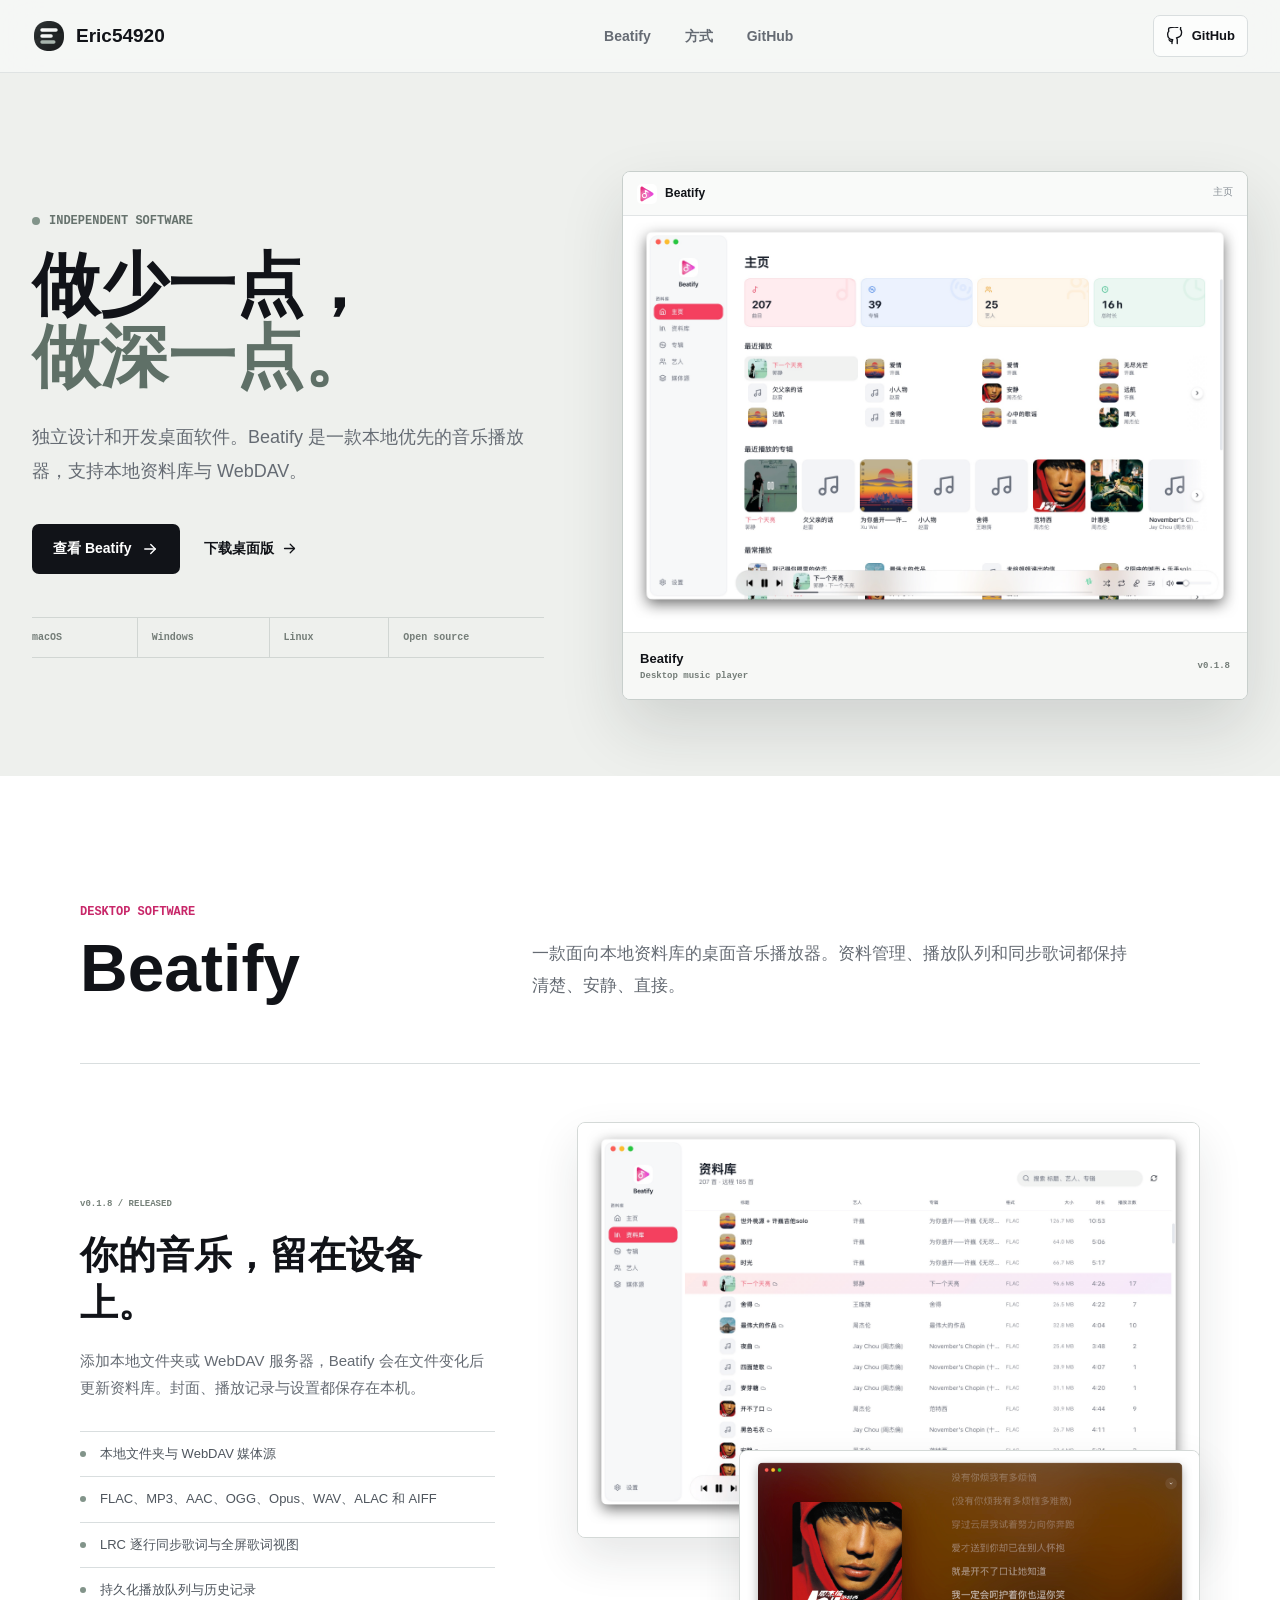
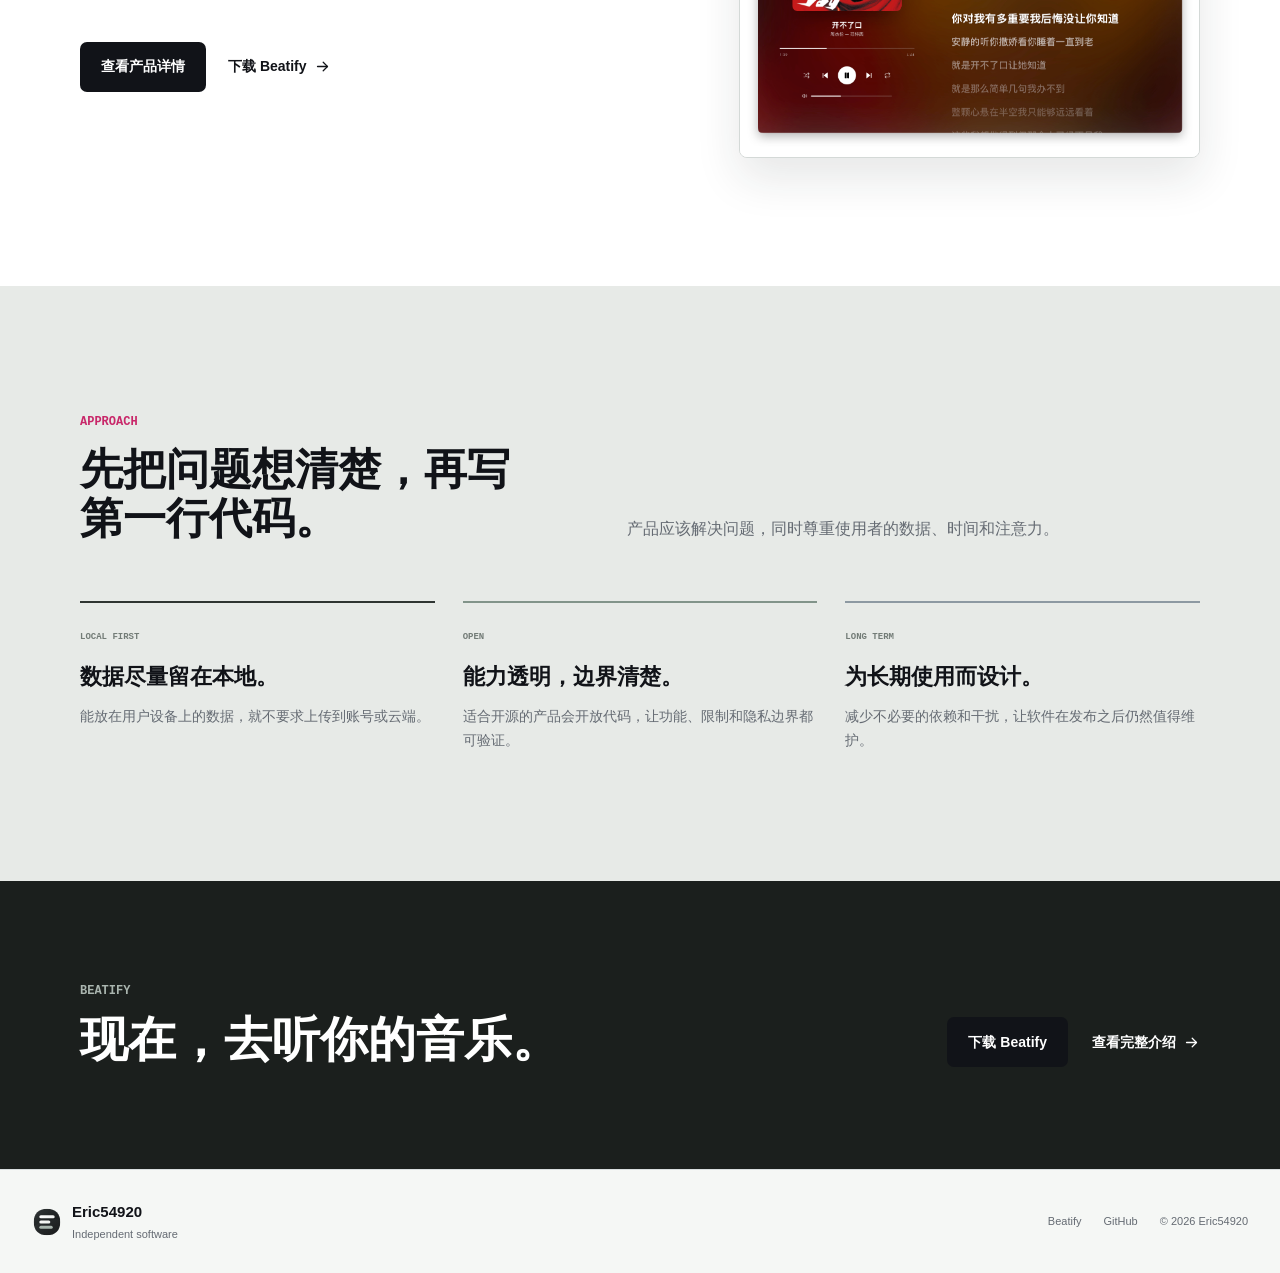
==== index.html @ a96d46f6 "初始化站点仓库并整理代码结构 - 拆分 global.css，新增 product.css 承载 Beatify 产品页样式 - 补齐首页 text-link 基础样式，修复产品页失效的首页锚点 - " ====
<!doctype html>
<html lang="zh-CN">
  <head>
    <meta charset="UTF-8">
    <meta name="viewport" content="width=device-width, initial-scale=1.0">
    <meta name="description" content="Eric54920 的个人网站，独立设计和开发桌面软件。Beatify 是一款本地优先的音乐播放器，支持本地资料库与 WebDAV。">
    <meta name="author" content="Eric54920">
    <meta name="application-name" content="Eric54920">
    <meta name="color-scheme" content="light">
    <meta name="robots" content="index, follow, max-image-preview:large, max-snippet:-1, max-video-preview:-1">
    <meta name="theme-color" content="#eef0ed">
    <meta name="apple-mobile-web-app-capable" content="yes">
    <meta name="apple-mobile-web-app-title" content="Eric54920">

    <link rel="canonical" href="./">
    <link rel="manifest" href="site.webmanifest">
    <link rel="preload" as="image" href="docs/screenshots/home.jpg" type="image/jpeg" fetchpriority="high">
    <link rel="icon" type="image/svg+xml" href="assets/icons/site-mark.svg">
    <link rel="stylesheet" href="styles/global.css?v=8">
    <link rel="stylesheet" href="styles/home.css?v=5">

    <meta property="og:type" content="website">
    <meta property="og:site_name" content="Eric54920">
    <meta property="og:locale" content="zh_CN">
    <meta property="og:title" content="Eric54920｜独立软件与桌面工具">
    <meta property="og:description" content="独立设计和开发桌面软件。Beatify 是一款本地优先的音乐播放器，支持本地资料库与 WebDAV。">
    <meta property="og:image" content="https://raw.githubusercontent.com/Eric54920/Beatify/main/docs/screenshots/home.jpg">
    <meta property="og:image:width" content="2864">
    <meta property="og:image:height" content="1904">
    <meta property="og:image:alt" content="Beatify 桌面音乐播放器主页界面">

    <meta name="twitter:card" content="summary_large_image">
    <meta name="twitter:title" content="Eric54920｜独立软件与桌面工具">
    <meta name="twitter:description" content="独立设计和开发桌面软件。Beatify 是一款本地优先的音乐播放器，支持本地资料库与 WebDAV。">
    <meta name="twitter:image" content="https://raw.githubusercontent.com/Eric54920/Beatify/main/docs/screenshots/home.jpg">

    <title>Eric54920｜独立软件与桌面工具</title>

    <script type="application/ld+json">
      {
        "@context": "https://schema.org",
        "@type": "ProfilePage",
        "name": "Eric54920",
        "description": "Eric54920 的个人网站，独立设计和开发桌面软件。",
        "inLanguage": "zh-CN",
        "mainEntity": {
          "@type": "Person",
          "name": "Eric54920",
          "sameAs": "https://github.com/Eric54920"
        },
        "about": {
          "@type": "SoftwareApplication",
          "name": "Beatify",
          "applicationCategory": "MultimediaApplication",
          "applicationSubCategory": "音乐播放器",
          "operatingSystem": "macOS, Windows, Linux",
          "description": "支持本地音乐库、WebDAV、多格式音频和逐行同步歌词的桌面音乐播放器。",
          "codeRepository": "https://github.com/Eric54920/Beatify",
          "downloadUrl": "https://github.com/Eric54920/Beatify/releases/tag/v0.1.8",
          "isAccessibleForFree": true
        }
      }
    </script>
    <script src="scripts/site.js?v=7" defer></script>
  </head>
  <body>
    <a class="skip-link" href="#main">跳到主要内容</a>

    <header class="site-header" id="site-header">
      <div class="header-inner">
        <a class="brand personal-brand" href="#top" aria-label="Eric54920 首页">
          <img src="assets/icons/site-mark.svg" alt="" width="34" height="34">
          <span>Eric54920</span>
        </a>

        <nav class="desktop-nav" aria-label="主导航">
          <a href="#beatify">Beatify</a>
          <a href="#approach">方式</a>
          <a href="https://github.com/Eric54920" target="_blank" rel="noreferrer">GitHub</a>
        </nav>

        <div class="header-actions">
          <a class="github-link" href="https://github.com/Eric54920" target="_blank" rel="noreferrer">
            <svg aria-hidden="true" viewBox="0 0 24 24" width="18" height="18" fill="none" stroke="currentColor" stroke-width="1.8" stroke-linecap="round" stroke-linejoin="round">
              <path d="M15 22v-4a4.8 4.8 0 0 0-1-3.5c3.3-.4 6.8-1.6 6.8-7.4a5.8 5.8 0 0 0-1.6-4.1 5.4 5.4 0 0 0-.1-4.1s-1.3-.4-4.1 1.6a13.4 13.4 0 0 0-7 0C5.2 1 3.9 1.4 3.9 1.4a5.4 5.4 0 0 0-.1 4.1A5.8 5.8 0 0 0 2.2 9.6c0 5.7 3.5 7 6.8 7.4A4.8 4.8 0 0 0 8 20.5V22"></path>
              <path d="M8 19c-3 .9-3-1.5-4-2"></path>
            </svg>
            <span>GitHub</span>
          </a>
          <button class="menu-toggle" type="button" aria-expanded="false" aria-controls="mobile-nav" aria-label="打开导航">
            <span></span>
            <span></span>
          </button>
        </div>
      </div>

      <nav class="mobile-nav" id="mobile-nav" aria-label="移动端导航">
        <a href="#beatify">Beatify</a>
        <a href="#approach">方式</a>
        <a href="https://github.com/Eric54920" target="_blank" rel="noreferrer">GitHub</a>
      </nav>
    </header>

    <main id="main">
      <section class="atelier-hero" id="top">
        <div class="atelier-hero-inner">
          <div class="atelier-copy">
            <p class="eyebrow atelier-eyebrow">
              <span class="atelier-eyebrow-mark" aria-hidden="true"></span>
              Independent Software
            </p>
            <h1>做少一点，<span>做深一点。</span></h1>
            <p class="atelier-description">独立设计和开发桌面软件。Beatify 是一款本地优先的音乐播放器，支持本地资料库与 WebDAV。</p>

            <div class="atelier-actions">
              <a class="button button-primary" href="products/beatify/index.html">
                查看 Beatify
                <svg aria-hidden="true" viewBox="0 0 24 24" width="18" height="18" fill="none" stroke="currentColor" stroke-width="1.8" stroke-linecap="round" stroke-linejoin="round">
                  <path d="M5 12h14"></path>
                  <path d="m13 6 6 6-6 6"></path>
                </svg>
              </a>
              <a class="text-link" href="products/beatify/index.html#download">
                下载桌面版
                <svg aria-hidden="true" viewBox="0 0 24 24" width="17" height="17" fill="none" stroke="currentColor" stroke-width="1.8" stroke-linecap="round" stroke-linejoin="round">
                  <path d="M5 12h14"></path>
                  <path d="m13 6 6 6-6 6"></path>
                </svg>
              </a>
            </div>

            <div class="atelier-meta" aria-label="Beatify 支持平台">
              <span>macOS</span>
              <span>Windows</span>
              <span>Linux</span>
              <span>Open source</span>
            </div>
          </div>

          <div class="atelier-visual" aria-label="Beatify 界面预览">
            <figure class="atelier-frame">
              <div class="window-bar">
                <div class="window-title">
                  <img src="assets/icons/beatify-icon.svg" alt="" width="20" height="20">
                  <span>Beatify</span>
                </div>
                <span class="window-status">主页</span>
              </div>
              <img src="docs/screenshots/home.jpg" alt="Beatify 本地音乐播放器主页界面" width="2864" height="1904" fetchpriority="high" decoding="async">
              <figcaption>
                <span>
                  <strong>Beatify</strong>
                  <small>Desktop music player</small>
                </span>
                <span class="frame-meta">v0.1.8</span>
              </figcaption>
            </figure>
          </div>
        </div>
      </section>

      <section class="section atelier-beatify" id="beatify">
        <div class="atelier-section-heading">
          <div>
            <p class="section-kicker">Desktop Software</p>
            <h2>Beatify</h2>
          </div>
          <p>一款面向本地资料库的桌面音乐播放器。资料管理、播放队列和同步歌词都保持清楚、安静、直接。</p>
        </div>

        <div class="atelier-case">
          <div class="atelier-case-copy">
            <span class="case-index">v0.1.8 / RELEASED</span>
            <h3>你的音乐，留在设备上。</h3>
            <p>添加本地文件夹或 WebDAV 服务器，Beatify 会在文件变化后更新资料库。封面、播放记录与设置都保存在本机。</p>

            <ul class="atelier-feature-list">
              <li>本地文件夹与 WebDAV 媒体源</li>
              <li>FLAC、MP3、AAC、OGG、Opus、WAV、ALAC 和 AIFF</li>
              <li>LRC 逐行同步歌词与全屏歌词视图</li>
              <li>持久化播放队列与历史记录</li>
            </ul>

            <div class="atelier-case-actions">
              <a class="button button-primary" href="products/beatify/index.html">查看产品详情</a>
              <a class="text-link" href="products/beatify/index.html#download">
                下载 Beatify
                <svg aria-hidden="true" viewBox="0 0 24 24" width="17" height="17" fill="none" stroke="currentColor" stroke-width="1.8" stroke-linecap="round" stroke-linejoin="round">
                  <path d="M5 12h14"></path>
                  <path d="m13 6 6 6-6 6"></path>
                </svg>
              </a>
            </div>
          </div>

          <div class="atelier-gallery" aria-label="Beatify 界面截图">
            <figure class="atelier-shot">
              <img src="docs/screenshots/library.jpg" alt="Beatify 资料库界面" width="2864" height="1904" loading="lazy" decoding="async">
            </figure>
            <figure class="atelier-shot atelier-shot-secondary">
              <img src="docs/screenshots/lyrics.jpg" alt="Beatify 全屏同步歌词界面" width="1432" height="952" loading="lazy" decoding="async">
            </figure>
          </div>
        </div>
      </section>

      <section class="section atelier-approach" id="approach">
        <div class="approach-heading">
          <div>
            <p class="section-kicker">Approach</p>
            <h2>先把问题想清楚，再写第一行代码。</h2>
          </div>
          <p>产品应该解决问题，同时尊重使用者的数据、时间和注意力。</p>
        </div>

        <div class="approach-grid">
          <article class="approach-item">
            <span>LOCAL FIRST</span>
            <h3>数据尽量留在本地。</h3>
            <p>能放在用户设备上的数据，就不要求上传到账号或云端。</p>
          </article>
          <article class="approach-item">
            <span>OPEN</span>
            <h3>能力透明，边界清楚。</h3>
            <p>适合开源的产品会开放代码，让功能、限制和隐私边界都可验证。</p>
          </article>
          <article class="approach-item">
            <span>LONG TERM</span>
            <h3>为长期使用而设计。</h3>
            <p>减少不必要的依赖和干扰，让软件在发布之后仍然值得维护。</p>
          </article>
        </div>
      </section>

      <section class="atelier-cta">
        <div class="atelier-cta-inner">
          <div>
            <p class="section-kicker">Beatify</p>
            <h2>现在，去听你的音乐。</h2>
          </div>
          <div class="atelier-cta-actions">
            <a class="button button-primary" href="products/beatify/index.html#download">下载 Beatify</a>
            <a class="text-link" href="products/beatify/index.html">
              查看完整介绍
              <svg aria-hidden="true" viewBox="0 0 24 24" width="17" height="17" fill="none" stroke="currentColor" stroke-width="1.8" stroke-linecap="round" stroke-linejoin="round">
                <path d="M5 12h14"></path>
                <path d="m13 6 6 6-6 6"></path>
              </svg>
            </a>
          </div>
        </div>
      </section>
    </main>

    <footer class="site-footer">
      <div class="footer-inner">
        <div class="footer-brand">
          <img src="assets/icons/site-mark.svg" alt="" width="30" height="30">
          <div>
            <strong>Eric54920</strong>
            <span>Independent software</span>
          </div>
        </div>
        <div class="footer-links">
          <a href="#beatify">Beatify</a>
          <a href="https://github.com/Eric54920" target="_blank" rel="noreferrer">GitHub</a>
          <span>© <span id="current-year">2026</span> Eric54920</span>
        </div>
      </div>
    </footer>
  </body>
</html>
---- styles/global.css ----
:root {
  --ink: #111318;
  --ink-soft: #1a1d23;
  --paper: #f5f7f5;
  --surface: #ffffff;
  --surface-muted: #e9eceb;
  --text-muted: #656b73;
  --line: #d9dedf;
  --line-dark: #2b2f37;
  --brand: #e83d84;
  --brand-dark: #c82769;
  --blue: #315cff;
  --mint: #a8dfc1;
  --amber: #efb24d;
  --display: "Avenir Next", "SF Pro Display", "PingFang SC", "Microsoft YaHei", sans-serif;
  --body: "Avenir Next", "PingFang SC", "Hiragino Sans GB", "Microsoft YaHei", sans-serif;
  --mono: "SFMono-Regular", "Cascadia Code", "Roboto Mono", monospace;
  --shadow: 0 28px 70px rgba(17, 19, 24, 0.16);
}

* {
  box-sizing: border-box;
}

html {
  scroll-behavior: smooth;
}

body {
  margin: 0;
  background: var(--paper);
  color: var(--ink);
  font-family: var(--body);
  font-size: 16px;
  line-height: 1.65;
  -webkit-font-smoothing: antialiased;
  text-rendering: optimizeLegibility;
}

body.menu-open {
  overflow: hidden;
}

img,
svg {
  display: block;
}

img {
  max-width: 100%;
}

a {
  color: inherit;
  text-decoration: none;
}

button,
a {
  -webkit-tap-highlight-color: transparent;
}

button {
  font: inherit;
}

:focus-visible {
  outline: 3px solid rgba(49, 92, 255, 0.48);
  outline-offset: 3px;
}

.skip-link {
  position: fixed;
  top: 12px;
  left: 12px;
  z-index: 100;
  padding: 10px 14px;
  border-radius: 6px;
  background: var(--ink);
  color: #ffffff;
  transform: translateY(-160%);
  transition: transform 160ms ease;
}

.skip-link:focus {
  transform: translateY(0);
}

.site-header {
  position: sticky;
  top: 0;
  z-index: 50;
  border-bottom: 1px solid rgba(217, 222, 223, 0.82);
  background: rgba(245, 247, 245, 0.9);
  backdrop-filter: blur(18px);
  -webkit-backdrop-filter: blur(18px);
  transition: box-shadow 180ms ease;
}

.site-header.is-scrolled {
  box-shadow: 0 10px 30px rgba(17, 19, 24, 0.07);
}

.header-inner {
  display: flex;
  align-items: center;
  justify-content: space-between;
  width: min(100% - 64px, 1240px);
  min-height: 72px;
  margin: 0 auto;
}

.brand {
  display: inline-flex;
  align-items: center;
  gap: 10px;
  font-family: var(--display);
  font-size: 19px;
  font-weight: 700;
}

.brand img {
  border-radius: 8px;
}

.desktop-nav {
  display: flex;
  align-items: center;
  gap: 34px;
  margin-left: 80px;
  color: var(--text-muted);
  font-size: 14px;
  font-weight: 600;
}

.desktop-nav a {
  position: relative;
  padding: 24px 0 22px;
}

.desktop-nav a::after {
  position: absolute;
  right: 0;
  bottom: 15px;
  left: 0;
  height: 2px;
  background: var(--brand);
  content: "";
  transform: scaleX(0);
  transform-origin: right;
  transition: transform 180ms ease;
}

.desktop-nav a:hover {
  color: var(--ink);
}

.desktop-nav a:hover::after {
  transform: scaleX(1);
  transform-origin: left;
}

.header-actions {
  display: flex;
  align-items: center;
  gap: 12px;
}

.github-link {
  display: inline-flex;
  align-items: center;
  gap: 8px;
  padding: 9px 12px;
  border: 1px solid var(--line);
  border-radius: 7px;
  background: rgba(255, 255, 255, 0.72);
  font-size: 13px;
  font-weight: 650;
  transition: border-color 160ms ease, background 160ms ease;
}

.github-link:hover {
  border-color: #aeb5b9;
  background: #ffffff;
}

.menu-toggle {
  display: none;
  width: 42px;
  height: 42px;
  padding: 0;
  border: 1px solid var(--line);
  border-radius: 7px;
  background: #ffffff;
  color: var(--ink);
  cursor: pointer;
}

.menu-toggle span {
  display: block;
  width: 16px;
  height: 1.5px;
  margin: 5px auto;
  background: currentColor;
  transition: transform 180ms ease;
}

.menu-toggle[aria-expanded="true"] span:first-child {
  transform: translateY(3.25px) rotate(45deg);
}

.menu-toggle[aria-expanded="true"] span:last-child {
  transform: translateY(-3.25px) rotate(-45deg);
}

.mobile-nav {
  display: none;
}

.eyebrow,
.section-kicker {
  display: flex;
  align-items: center;
  gap: 9px;
  margin: 0 0 18px;
  color: var(--brand-dark);
  font-family: var(--mono);
  font-size: 12px;
  font-weight: 700;
  line-height: 1.4;
  text-transform: uppercase;
}

.button {
  display: inline-flex;
  align-items: center;
  justify-content: center;
  gap: 9px;
  min-height: 50px;
  padding: 0 20px;
  border: 1px solid transparent;
  border-radius: 7px;
  font-size: 14px;
  font-weight: 700;
  transition: color 160ms ease, background 160ms ease, border-color 160ms ease, transform 160ms ease;
}

.button:hover {
  transform: translateY(-2px);
}

.button-primary {
  background: var(--ink);
  color: #ffffff;
}

.button-primary:hover {
  background: var(--brand);
}

.button-secondary {
  border-color: var(--line);
  background: rgba(255, 255, 255, 0.7);
}

.button-secondary:hover {
  border-color: #aeb5b9;
  background: #ffffff;
}

.text-link {
  display: inline-flex;
  align-items: center;
  gap: 7px;
  color: var(--ink);
  font-size: 14px;
  font-weight: 700;
}

.text-link:hover {
  color: var(--brand-dark);
}

.window-bar {
  display: flex;
  align-items: center;
  justify-content: space-between;
  min-height: 44px;
  padding: 0 14px;
  border-bottom: 1px solid #e2e5e6;
  background: #f9faf9;
}

.window-title {
  display: flex;
  align-items: center;
  gap: 8px;
  color: var(--ink);
  font-size: 12px;
  font-weight: 700;
}

.window-title img {
  border-radius: 5px;
}

.window-status {
  color: #888f96;
  font-family: var(--mono);
  font-size: 10px;
}

.section {
  padding: 128px 32px;
}

.section-kicker {
  margin-bottom: 14px;
}

.site-footer {
  padding: 30px 32px;
  border-top: 1px solid var(--line);
  background: var(--paper);
}

.footer-inner {
  display: flex;
  align-items: center;
  justify-content: space-between;
  gap: 24px;
  width: min(100%, 1240px);
  margin: 0 auto;
}

.footer-brand {
  display: flex;
  align-items: center;
  gap: 10px;
}

.footer-brand img {
  border-radius: 7px;
}

.footer-brand strong,
.footer-brand span {
  display: block;
}

.footer-brand strong {
  font-family: var(--display);
  font-size: 15px;
}

.footer-brand span,
.footer-links {
  color: var(--text-muted);
  font-size: 11px;
}

.footer-links {
  display: flex;
  flex-wrap: wrap;
  align-items: center;
  justify-content: flex-end;
  gap: 22px;
}

.footer-links a:hover {
  color: var(--ink);
}

@media (max-width: 920px) {
  .desktop-nav {
    display: none;
  }

  .menu-toggle {
    display: block;
  }

  .mobile-nav {
    display: block;
    max-height: 0;
    overflow: hidden;
    width: min(100% - 40px, 1240px);
    margin: 0 auto;
    opacity: 0;
    pointer-events: none;
    visibility: hidden;
    transition: max-height 220ms ease, opacity 180ms ease;
  }

  .mobile-nav.is-open {
    max-height: 280px;
    padding-bottom: 18px;
    opacity: 1;
    pointer-events: auto;
    visibility: visible;
  }

  .mobile-nav a {
    padding: 12px 2px;
    border-top: 1px solid var(--line);
    font-size: 14px;
    font-weight: 650;
  }
}

@media (max-width: 720px) {
  .header-inner {
    width: min(100% - 40px, 1240px);
  }

  .github-link span {
    display: none;
  }

  .github-link {
    padding: 10px;
  }

  .section {
    padding: 88px 20px;
  }

  .site-footer {
    padding: 28px 20px;
  }

  .footer-inner {
    align-items: flex-start;
    flex-direction: column;
  }

  .footer-links {
    justify-content: flex-start;
  }
}

@media (prefers-reduced-motion: reduce) {
  html {
    scroll-behavior: auto;
  }

  *,
  *::before,
  *::after {
    animation-duration: 0.01ms !important;
    animation-iteration-count: 1 !important;
    transition-duration: 0.01ms !important;
  }
}
---- styles/home.css ----
.personal-brand img {
  border-radius: 8px;
}

.atelier-hero {
  overflow: hidden;
  padding: 30px 0 0;
  background: #eef0ed;
}

.atelier-hero-inner {
  display: grid;
  grid-template-columns: minmax(0, 0.9fr) minmax(500px, 1.1fr);
  align-items: center;
  gap: 78px;
  width: min(100% - 64px, 1240px);
  min-height: 670px;
  margin: 0 auto;
  padding: 68px 0 76px;
}

.atelier-copy {
  max-width: 570px;
}

.atelier-eyebrow {
  color: #66726d;
}

.atelier-eyebrow-mark {
  width: 8px;
  height: 8px;
  border-radius: 50%;
  background: #82948a;
}

.atelier-copy h1 {
  margin: 0;
  font-family: var(--display);
  font-size: 68px;
  font-weight: 720;
  line-height: 1.07;
}

.atelier-copy h1 span {
  display: block;
  color: #5f7067;
}

.atelier-description {
  max-width: 550px;
  margin: 28px 0 0;
  color: var(--text-muted);
  font-size: 18px;
  line-height: 1.85;
}

.atelier-actions {
  display: flex;
  flex-wrap: wrap;
  align-items: center;
  gap: 24px;
  margin-top: 36px;
}

.atelier-meta {
  display: flex;
  flex-wrap: wrap;
  gap: 0;
  margin-top: 43px;
  border-top: 1px solid #d1d6d3;
  border-bottom: 1px solid #d1d6d3;
  color: #747d78;
  font-family: var(--mono);
  font-size: 10px;
  font-weight: 700;
}

.atelier-meta span {
  flex: 1 1 auto;
  min-width: 86px;
  padding: 12px 14px 11px 0;
  border-right: 1px solid #d1d6d3;
}

.atelier-meta span + span {
  padding-left: 14px;
}

.atelier-meta span:last-child {
  border-right: 0;
}

.atelier-visual {
  min-width: 0;
}

.atelier-frame {
  overflow: hidden;
  margin: 0;
  border: 1px solid #c8cfcc;
  border-radius: 8px;
  background: #ffffff;
  box-shadow: 0 28px 64px rgba(29, 36, 33, 0.14);
}

.atelier-frame > img {
  width: 100%;
  height: auto;
  aspect-ratio: 3 / 2;
  object-fit: cover;
}

.atelier-frame figcaption {
  display: flex;
  align-items: center;
  justify-content: space-between;
  gap: 20px;
  padding: 15px 17px;
  border-top: 1px solid #e0e4e2;
  background: #f7f8f6;
}

.atelier-frame figcaption strong,
.atelier-frame figcaption small {
  display: block;
}

.atelier-frame figcaption strong {
  font-family: var(--display);
  font-size: 13px;
}

.atelier-frame figcaption small,
.frame-meta {
  color: #747d78;
  font-family: var(--mono);
  font-size: 9px;
  font-weight: 700;
}

.atelier-beatify {
  background: #ffffff;
}

.atelier-section-heading,
.atelier-case {
  width: min(100%, 1120px);
  margin-right: auto;
  margin-left: auto;
}

.atelier-section-heading {
  display: grid;
  grid-template-columns: minmax(0, 0.72fr) minmax(0, 1.28fr);
  align-items: end;
  gap: 76px;
  margin-bottom: 62px;
}

.atelier-section-heading h2 {
  margin: 0;
  font-family: var(--display);
  font-size: 66px;
  font-weight: 740;
  line-height: 1;
}

.atelier-section-heading > p {
  max-width: 610px;
  margin: 0;
  color: var(--text-muted);
  font-size: 17px;
  line-height: 1.85;
}

.atelier-case {
  display: grid;
  grid-template-columns: minmax(0, 0.8fr) minmax(0, 1.2fr);
  align-items: center;
  gap: 82px;
  padding-top: 58px;
  border-top: 1px solid var(--line);
}

.case-index {
  color: #758079;
  font-family: var(--mono);
  font-size: 9px;
  font-weight: 700;
}

.atelier-case-copy h3 {
  max-width: 430px;
  margin: 18px 0 0;
  font-family: var(--display);
  font-size: 38px;
  font-weight: 720;
  line-height: 1.25;
}

.atelier-case-copy > p {
  max-width: 470px;
  margin: 20px 0 0;
  color: var(--text-muted);
  font-size: 15px;
  line-height: 1.8;
}

.atelier-feature-list {
  margin: 30px 0 0;
  padding: 0;
  list-style: none;
}

.atelier-feature-list li {
  position: relative;
  padding: 12px 0 12px 20px;
  border-top: 1px solid var(--line);
  color: #4f565e;
  font-size: 13px;
  line-height: 1.55;
}

.atelier-feature-list li::before {
  position: absolute;
  top: 19px;
  left: 0;
  width: 6px;
  height: 6px;
  border-radius: 50%;
  background: #82948a;
  content: "";
}

.atelier-case-actions {
  display: flex;
  flex-wrap: wrap;
  align-items: center;
  gap: 22px;
  margin-top: 30px;
}

.atelier-gallery {
  min-width: 0;
}

.atelier-shot {
  overflow: hidden;
  margin: 0;
  border: 1px solid #d4d9d7;
  border-radius: 8px;
  background: #ffffff;
  box-shadow: 0 20px 46px rgba(29, 36, 33, 0.11);
}

.atelier-shot img {
  width: 100%;
  height: auto;
  aspect-ratio: 3 / 2;
  object-fit: cover;
}

.atelier-shot-secondary {
  position: relative;
  z-index: 2;
  width: 74%;
  margin: -88px 0 0 auto;
}

.atelier-approach {
  background: #e7eae7;
}

.approach-heading,
.approach-grid {
  width: min(100%, 1120px);
  margin-right: auto;
  margin-left: auto;
}

.approach-heading {
  display: grid;
  grid-template-columns: minmax(0, 0.9fr) minmax(0, 1.1fr);
  align-items: end;
  gap: 78px;
  margin-bottom: 58px;
}

.approach-heading h2 {
  max-width: 650px;
  margin: 0;
  font-family: var(--display);
  font-size: 43px;
  line-height: 1.15;
}

.approach-heading > p {
  max-width: 510px;
  margin: 0;
  color: var(--text-muted);
  font-size: 16px;
  line-height: 1.8;
}

.approach-grid {
  display: grid;
  grid-template-columns: repeat(3, minmax(0, 1fr));
  gap: 28px;
}

.approach-item {
  padding-top: 18px;
  border-top: 2px solid #2f3532;
}

.approach-item:nth-child(2) {
  border-color: #82948a;
}

.approach-item:nth-child(3) {
  border-color: #8d99a2;
}

.approach-item > span {
  color: #737c77;
  font-family: var(--mono);
  font-size: 9px;
  font-weight: 700;
}

.approach-item h3 {
  margin: 14px 0 0;
  font-family: var(--display);
  font-size: 22px;
  line-height: 1.35;
}

.approach-item p {
  margin: 12px 0 0;
  color: var(--text-muted);
  font-size: 14px;
  line-height: 1.75;
}

.atelier-cta {
  padding: 102px 32px;
  background: #1b1f1d;
  color: #ffffff;
}

.atelier-cta-inner {
  display: flex;
  align-items: flex-end;
  justify-content: space-between;
  gap: 60px;
  width: min(100%, 1120px);
  margin: 0 auto;
}

.atelier-cta .section-kicker {
  color: #aab5af;
}

.atelier-cta h2 {
  margin: 0;
  font-family: var(--display);
  font-size: 48px;
  line-height: 1.12;
}

.atelier-cta-actions {
  display: flex;
  flex: 0 0 auto;
  flex-wrap: wrap;
  align-items: center;
  gap: 24px;
}

.atelier-cta .text-link {
  color: #ffffff;
}

@media (max-width: 1080px) {
  .atelier-hero-inner {
    grid-template-columns: minmax(0, 0.92fr) minmax(420px, 1.08fr);
    gap: 50px;
  }

  .atelier-copy h1 {
    font-size: 58px;
  }

  .atelier-case {
    gap: 58px;
  }
}

@media (max-width: 920px) {
  .atelier-hero-inner {
    grid-template-columns: 1fr;
    gap: 72px;
    min-height: auto;
    padding-top: 58px;
    padding-bottom: 64px;
  }

  .atelier-copy {
    max-width: 700px;
  }

  .atelier-visual {
    width: min(100%, 760px);
    margin: 0 auto;
  }

  .atelier-section-heading,
  .approach-heading,
  .atelier-case {
    grid-template-columns: 1fr;
  }

  .atelier-section-heading,
  .approach-heading {
    gap: 24px;
  }

  .atelier-case {
    gap: 60px;
  }

  .atelier-case-copy {
    max-width: 650px;
  }

  .approach-grid {
    grid-template-columns: 1fr;
  }

  .atelier-cta-inner {
    align-items: flex-start;
    flex-direction: column;
  }
}

@media (max-width: 720px) {
  .atelier-hero-inner {
    width: min(100% - 40px, 1240px);
    padding-top: 54px;
  }

  .atelier-copy h1 {
    font-size: 47px;
  }

  .atelier-description {
    font-size: 17px;
  }

  .atelier-actions {
    align-items: stretch;
  }

  .atelier-actions .button {
    flex: 1 1 100%;
  }

  .atelier-section-heading h2 {
    font-size: 52px;
  }

  .atelier-section-heading > p,
  .approach-heading > p {
    font-size: 16px;
  }

  .atelier-case-copy h3 {
    font-size: 31px;
  }

  .atelier-shot-secondary {
    width: 86%;
    margin-top: -42px;
  }

  .approach-heading h2 {
    font-size: 37px;
  }

  .atelier-cta {
    padding: 88px 20px;
  }

  .atelier-cta h2 {
    font-size: 38px;
  }

  .atelier-cta-actions {
    width: 100%;
  }

  .atelier-cta-actions .button {
    flex: 1 1 100%;
  }
}

@media (max-width: 460px) {
  .atelier-copy h1 {
    font-size: 39px;
  }

  .atelier-meta span {
    flex-basis: 50%;
    min-width: 0;
    border-bottom: 1px solid #d1d6d3;
  }

  .atelier-meta span:nth-child(2) {
    border-right: 0;
  }

  .atelier-meta span:nth-child(n + 3) {
    border-bottom: 0;
  }

  .atelier-shot-secondary {
    width: 100%;
    margin-top: 14px;
  }
}
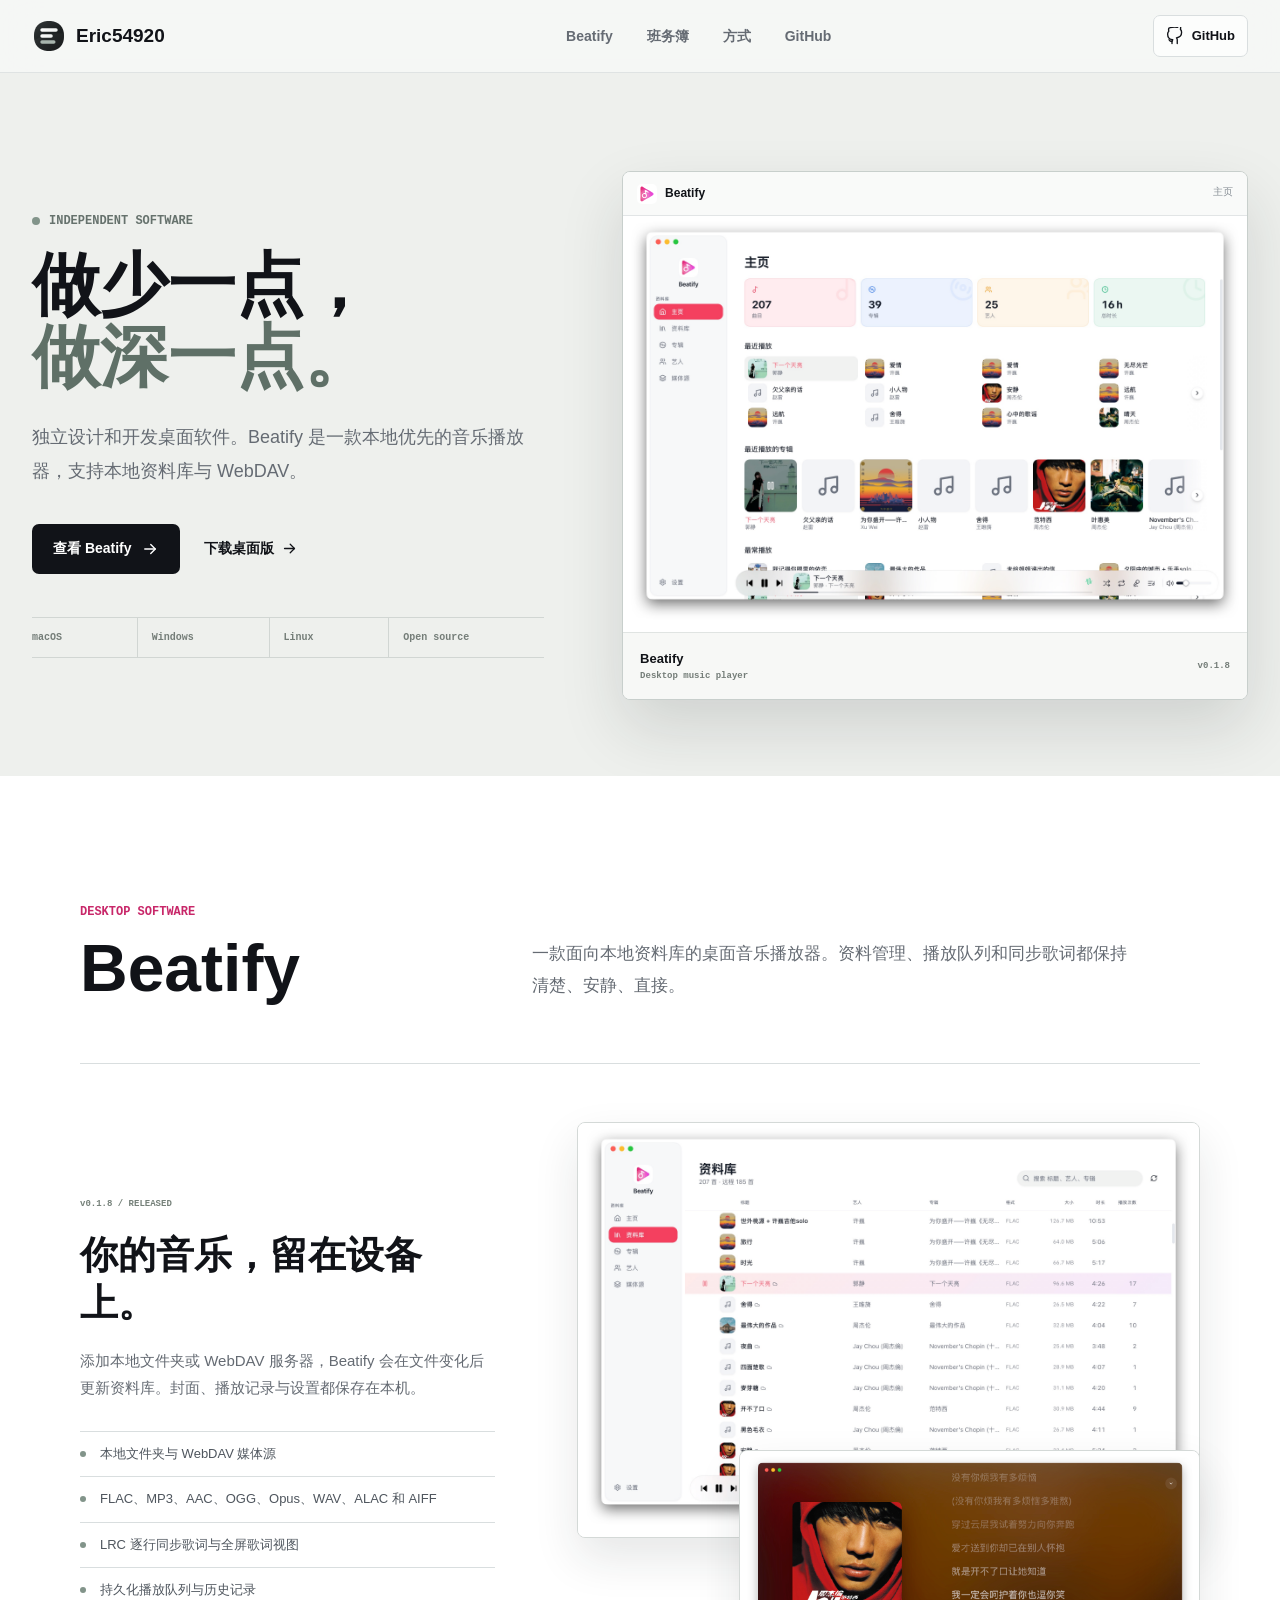
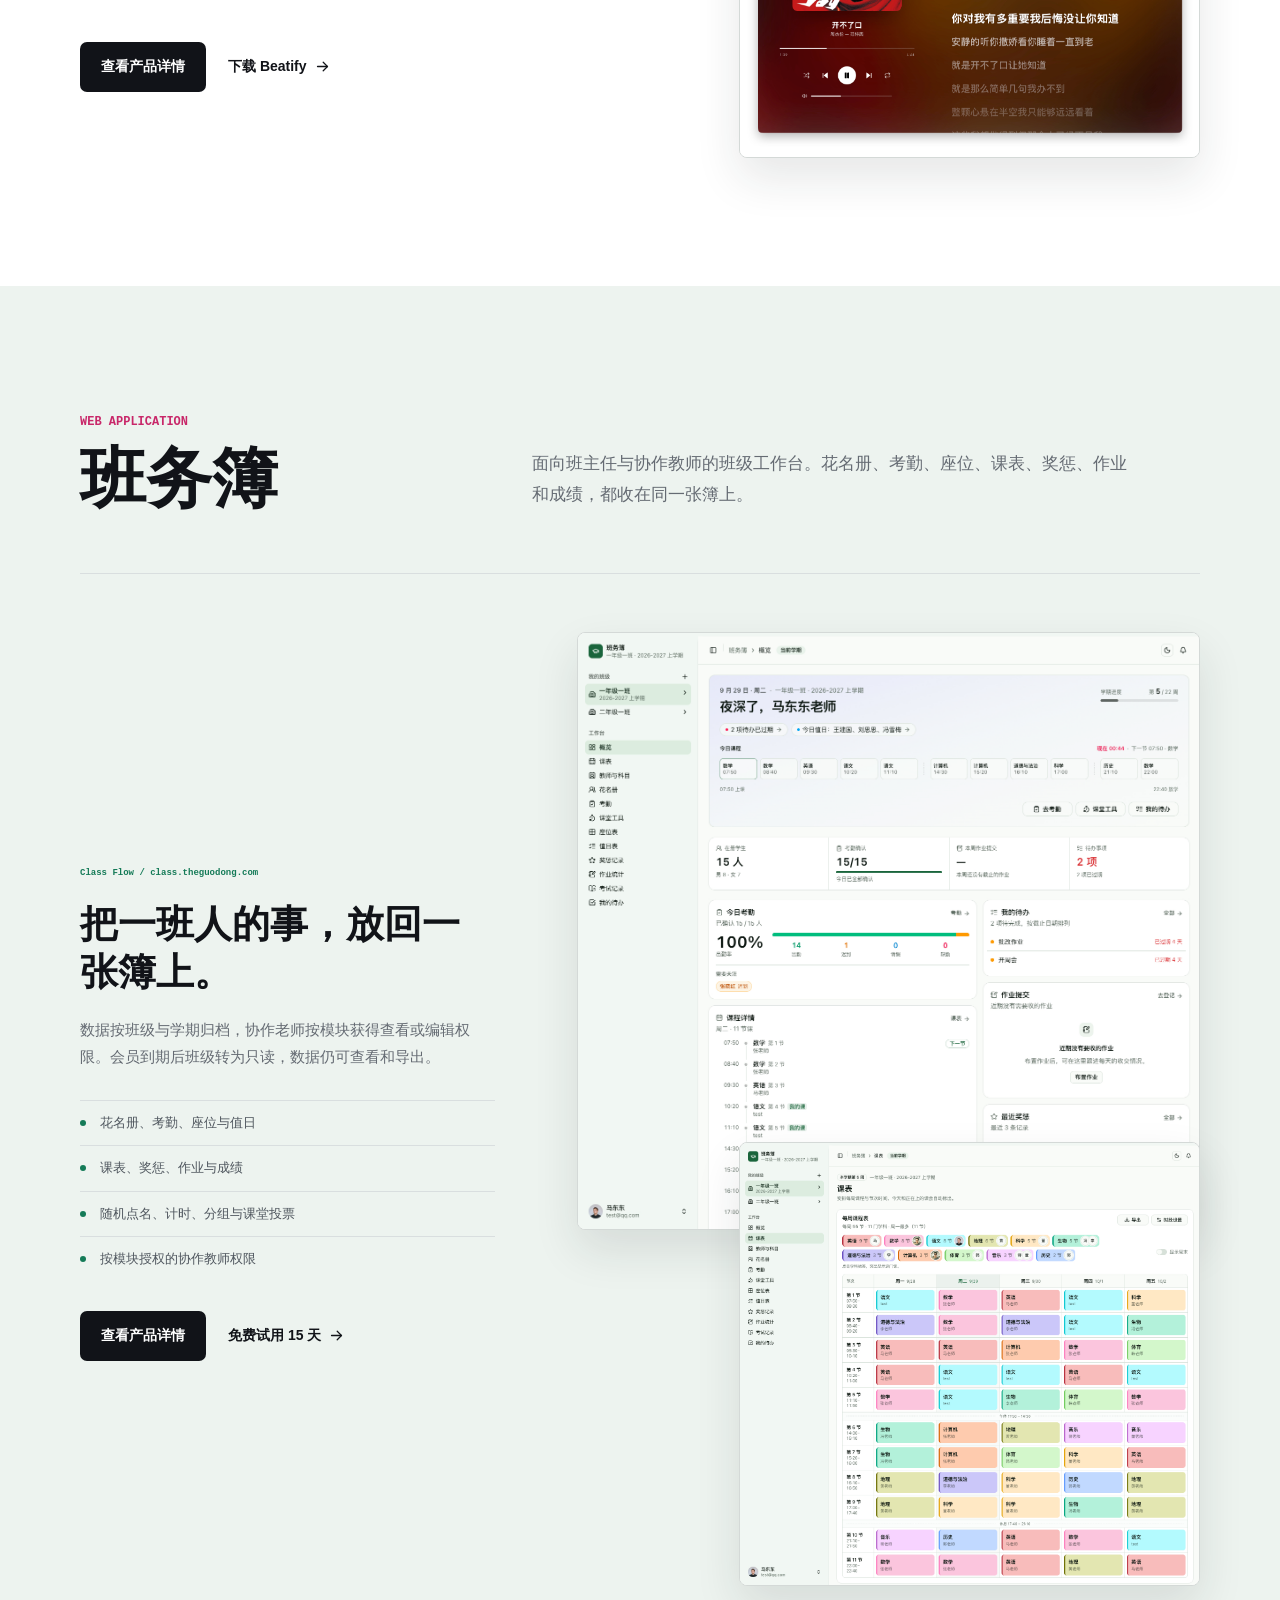
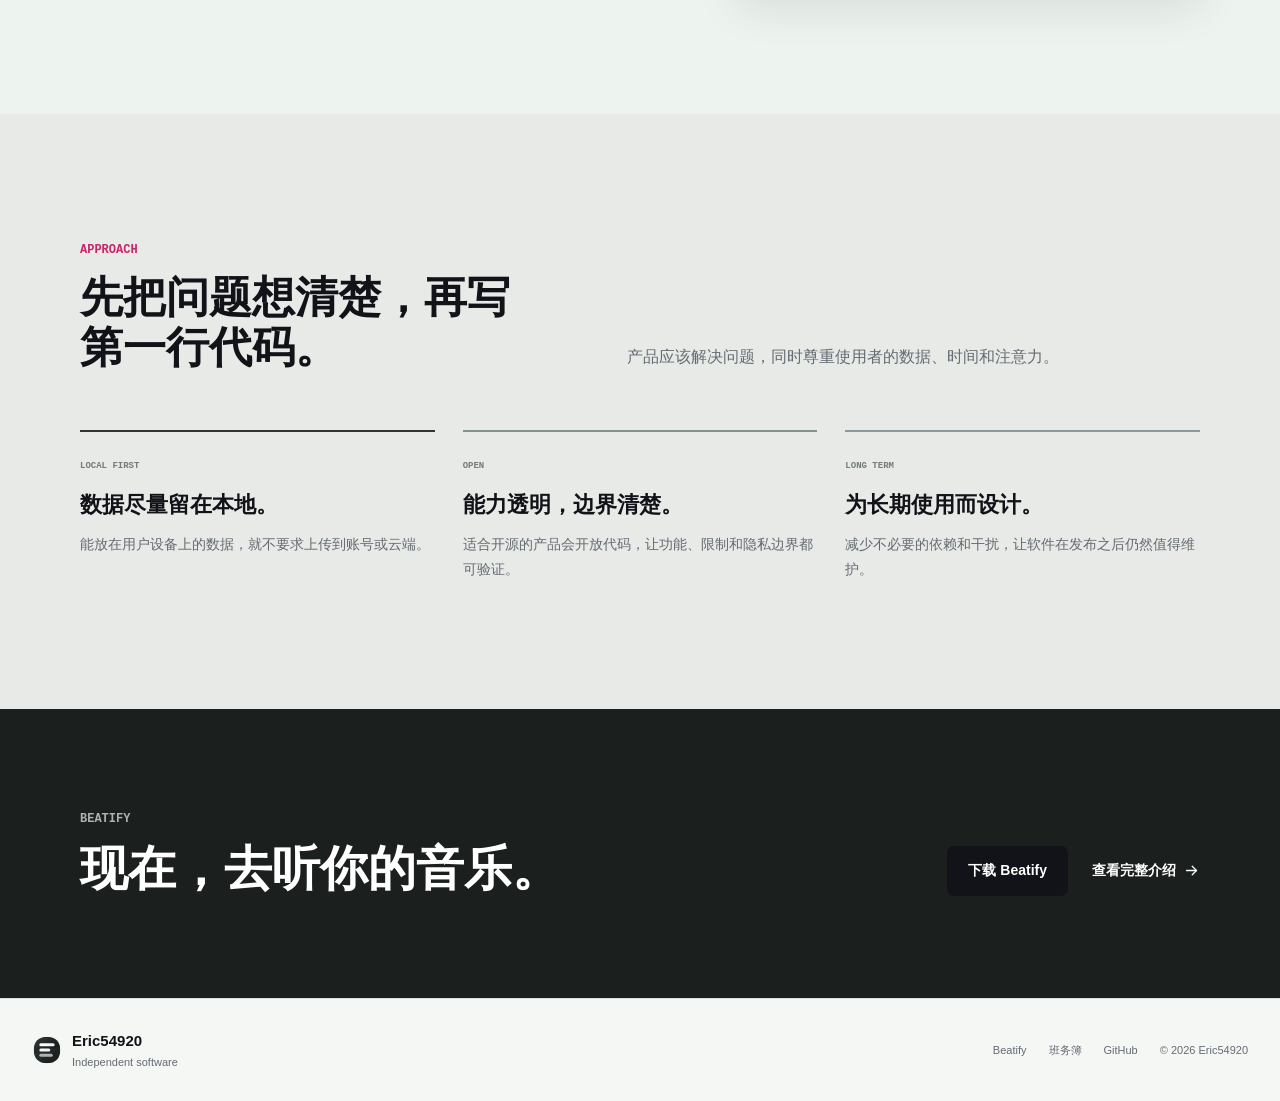
==== commit 222d9119: "新增班务簿产品页与首页入口" ====
--- a/index.html
+++ b/index.html
@@ -3,7 +3,7 @@
   <head>
     <meta charset="UTF-8">
     <meta name="viewport" content="width=device-width, initial-scale=1.0">
-    <meta name="description" content="Eric54920 的个人网站，独立设计和开发桌面软件。Beatify 是一款本地优先的音乐播放器，支持本地资料库与 WebDAV。">
+    <meta name="description" content="Eric54920 的个人网站，独立设计和开发桌面与 Web 软件。Beatify 是一款本地优先的桌面音乐播放器；班务簿（Class Flow）是面向班主任的浏览器班级工作台。">
     <meta name="author" content="Eric54920">
     <meta name="application-name" content="Eric54920">
     <meta name="color-scheme" content="light">
@@ -17,13 +17,13 @@
     <link rel="preload" as="image" href="docs/screenshots/home.jpg" type="image/jpeg" fetchpriority="high">
     <link rel="icon" type="image/svg+xml" href="assets/icons/site-mark.svg">
     <link rel="stylesheet" href="styles/global.css?v=8">
-    <link rel="stylesheet" href="styles/home.css?v=5">
+    <link rel="stylesheet" href="styles/home.css?v=6">
 
     <meta property="og:type" content="website">
     <meta property="og:site_name" content="Eric54920">
     <meta property="og:locale" content="zh_CN">
     <meta property="og:title" content="Eric54920｜独立软件与桌面工具">
-    <meta property="og:description" content="独立设计和开发桌面软件。Beatify 是一款本地优先的音乐播放器，支持本地资料库与 WebDAV。">
+    <meta property="og:description" content="独立设计和开发桌面与 Web 软件。Beatify 是一款本地优先的桌面音乐播放器；班务簿（Class Flow）是面向班主任的浏览器班级工作台。">
     <meta property="og:image" content="https://raw.githubusercontent.com/Eric54920/Beatify/main/docs/screenshots/home.jpg">
     <meta property="og:image:width" content="2864">
     <meta property="og:image:height" content="1904">
@@ -31,7 +31,7 @@
 
     <meta name="twitter:card" content="summary_large_image">
     <meta name="twitter:title" content="Eric54920｜独立软件与桌面工具">
-    <meta name="twitter:description" content="独立设计和开发桌面软件。Beatify 是一款本地优先的音乐播放器，支持本地资料库与 WebDAV。">
+    <meta name="twitter:description" content="独立设计和开发桌面与 Web 软件。Beatify 是一款本地优先的桌面音乐播放器；班务簿（Class Flow）是面向班主任的浏览器班级工作台。">
     <meta name="twitter:image" content="https://raw.githubusercontent.com/Eric54920/Beatify/main/docs/screenshots/home.jpg">
 
     <title>Eric54920｜独立软件与桌面工具</title>
@@ -75,6 +75,7 @@
 
         <nav class="desktop-nav" aria-label="主导航">
           <a href="#beatify">Beatify</a>
+          <a href="#class-flow">班务簿</a>
           <a href="#approach">方式</a>
           <a href="https://github.com/Eric54920" target="_blank" rel="noreferrer">GitHub</a>
         </nav>
@@ -96,6 +97,7 @@
 
       <nav class="mobile-nav" id="mobile-nav" aria-label="移动端导航">
         <a href="#beatify">Beatify</a>
+        <a href="#class-flow">班务簿</a>
         <a href="#approach">方式</a>
         <a href="https://github.com/Eric54920" target="_blank" rel="noreferrer">GitHub</a>
       </nav>
@@ -159,6 +161,8 @@
         </div>
       </section>
 
+      <span class="fragment-target" id="products" aria-hidden="true"></span>
+
       <section class="section atelier-beatify" id="beatify">
         <div class="atelier-section-heading">
           <div>
@@ -199,6 +203,51 @@
             </figure>
             <figure class="atelier-shot atelier-shot-secondary">
               <img src="docs/screenshots/lyrics.jpg" alt="Beatify 全屏同步歌词界面" width="1432" height="952" loading="lazy" decoding="async">
+            </figure>
+          </div>
+        </div>
+      </section>
+
+      <section class="section atelier-classflow" id="class-flow">
+        <div class="atelier-section-heading">
+          <div>
+            <p class="section-kicker">Web Application</p>
+            <h2>班务簿</h2>
+          </div>
+          <p>面向班主任与协作教师的班级工作台。花名册、考勤、座位、课表、奖惩、作业和成绩，都收在同一张簿上。</p>
+        </div>
+
+        <div class="atelier-case">
+          <div class="atelier-case-copy">
+            <span class="case-index">Class Flow / class.theguodong.com</span>
+            <h3>把一班人的事，放回一张簿上。</h3>
+            <p>数据按班级与学期归档，协作老师按模块获得查看或编辑权限。会员到期后班级转为只读，数据仍可查看和导出。</p>
+
+            <ul class="atelier-feature-list">
+              <li>花名册、考勤、座位与值日</li>
+              <li>课表、奖惩、作业与成绩</li>
+              <li>随机点名、计时、分组与课堂投票</li>
+              <li>按模块授权的协作教师权限</li>
+            </ul>
+
+            <div class="atelier-case-actions">
+              <a class="button button-primary" href="products/banwubu/index.html">查看产品详情</a>
+              <a class="text-link" href="https://class.theguodong.com" target="_blank" rel="noreferrer">
+                免费试用 15 天
+                <svg aria-hidden="true" viewBox="0 0 24 24" width="17" height="17" fill="none" stroke="currentColor" stroke-width="1.8" stroke-linecap="round" stroke-linejoin="round">
+                  <path d="M5 12h14"></path>
+                  <path d="m13 6 6 6-6 6"></path>
+                </svg>
+              </a>
+            </div>
+          </div>
+
+          <div class="atelier-gallery" aria-label="班务簿界面截图">
+            <figure class="atelier-shot">
+              <img src="docs/class_flow/Xnip2026-09-29_00-44-45.jpg" alt="班务簿班级概览界面" width="1406" height="1351" loading="lazy" decoding="async">
+            </figure>
+            <figure class="atelier-shot atelier-shot-secondary">
+              <img src="docs/class_flow/Xnip2026-09-29_00-45-08.jpg" alt="班务簿课表界面" width="1406" height="1351" loading="lazy" decoding="async">
             </figure>
           </div>
         </div>
@@ -263,6 +312,7 @@
         </div>
         <div class="footer-links">
           <a href="#beatify">Beatify</a>
+          <a href="#class-flow">班务簿</a>
           <a href="https://github.com/Eric54920" target="_blank" rel="noreferrer">GitHub</a>
           <span>© <span id="current-year">2026</span> Eric54920</span>
         </div>
--- a/styles/home.css
+++ b/styles/home.css
@@ -139,6 +139,13 @@
   font-weight: 700;
 }
 
+.fragment-target {
+  display: block;
+  position: relative;
+  top: -72px;
+  visibility: hidden;
+}
+
 .atelier-beatify {
   background: #ffffff;
 }
@@ -268,6 +275,27 @@
   margin: -88px 0 0 auto;
 }
 
+.atelier-classflow {
+  background: #edf3ef;
+}
+
+.atelier-classflow .case-index {
+  color: #147a57;
+}
+
+.atelier-classflow .atelier-feature-list li::before {
+  background: #147a57;
+}
+
+.atelier-classflow .atelier-shot img {
+  aspect-ratio: auto;
+  object-fit: contain;
+}
+
+.atelier-classflow .button-primary:hover {
+  background: #147a57;
+}
+
 .atelier-approach {
   background: #e7eae7;
 }
